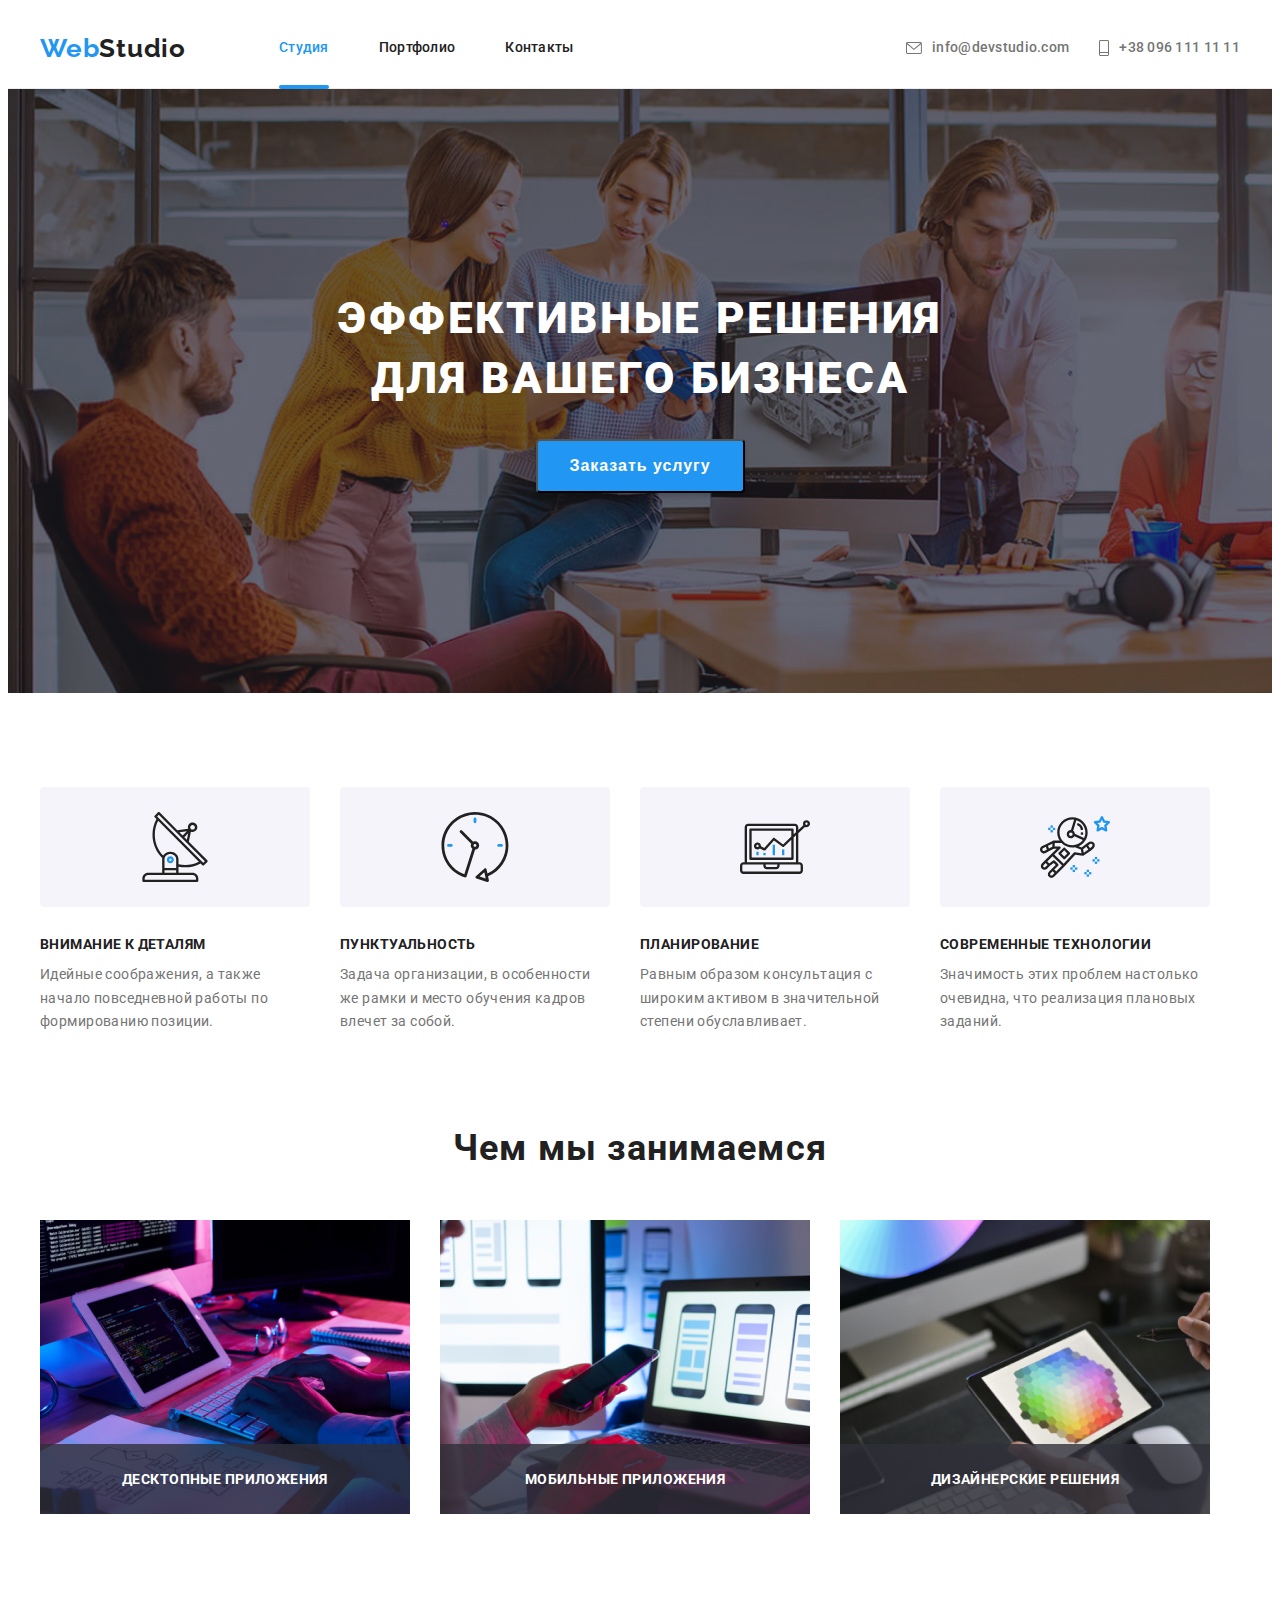
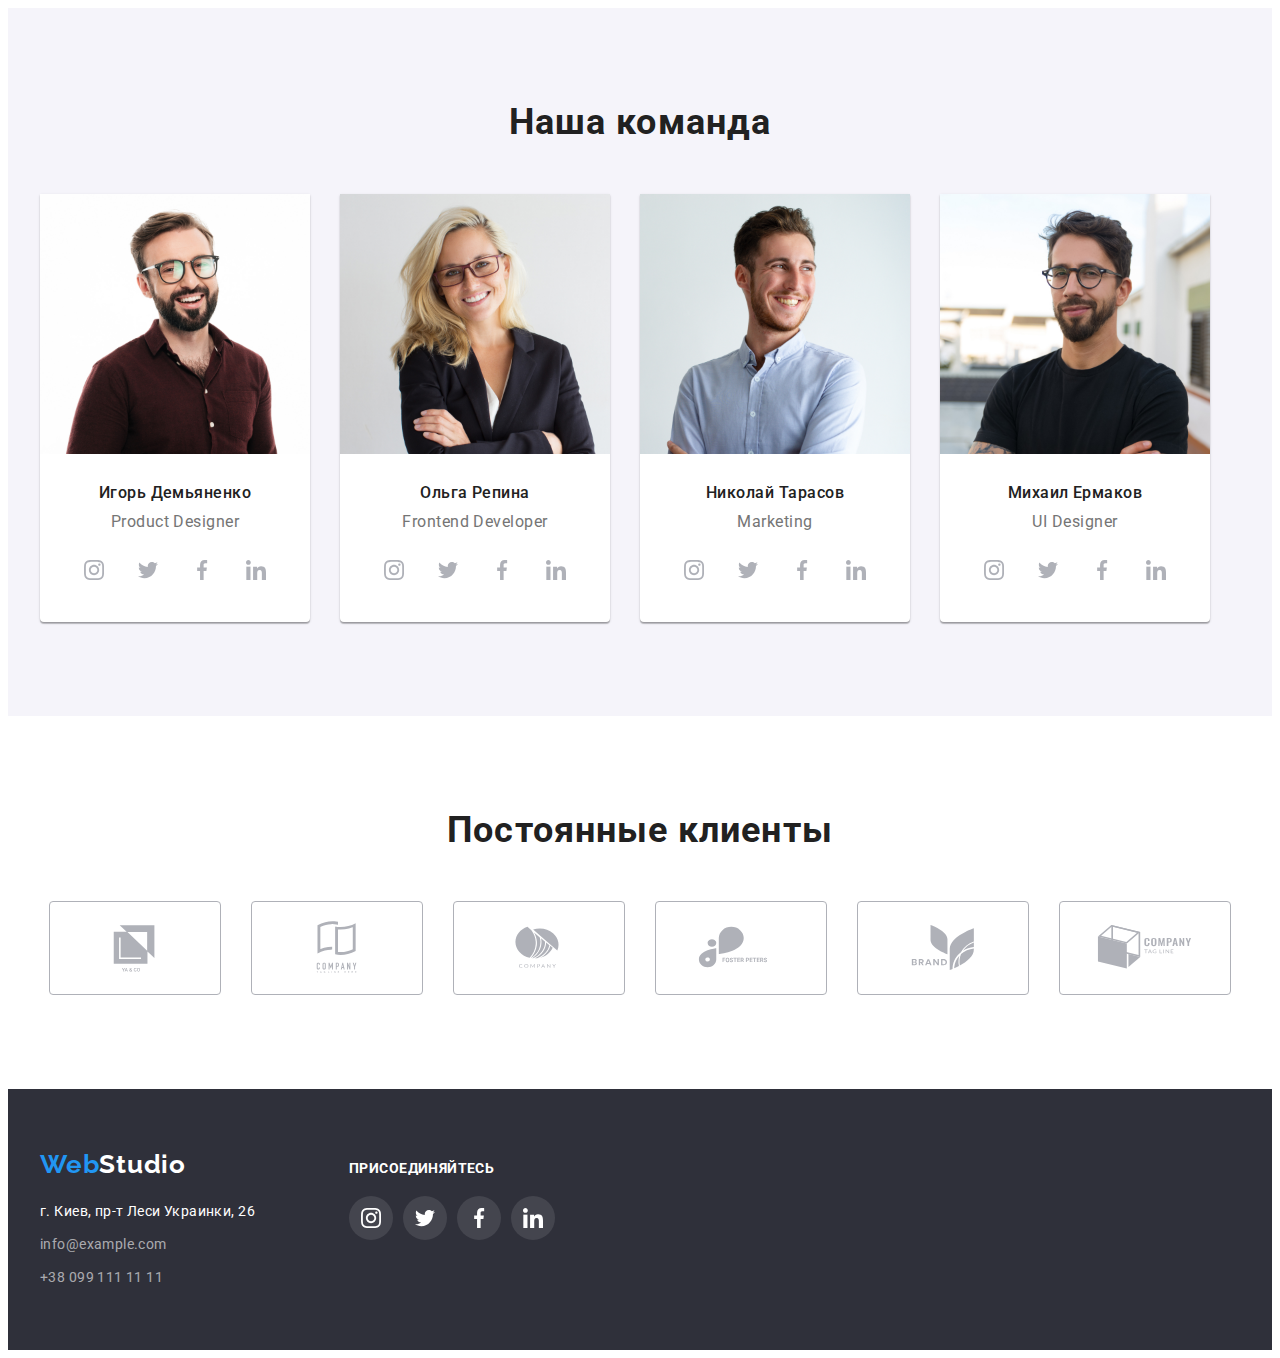
==== index.html @ dc6cde02 "Initial commit" ====
<!DOCTYPE html>
<html lang="ru">
  <head>
    <meta charset="UTF-8" />
    <meta http-equiv="X-UA-Compatible" content="IE=edge" />
    <meta name="viewport" content="width=device-width, initial-scale=1.0" />
    <title>Студия</title>
    <link rel="preconnect" href="https://fonts.googleapis.com" />
    <link rel="preconnect" href="https://fonts.gstatic.com" crossorigin />
    <link
      href="https://fonts.googleapis.com/css2?family=Raleway:wght@700&family=Roboto:wght@400;500;700;900&display=swap"
      rel="stylesheet"
    />
    <link
      rel="stylesheet"
      href="https://cdnjs.cloudflare.com/ajax/libs/modern-normalize/1.1.0/modern-normalize.min.css"
      integrity="sha512-wpPYUAdjBVSE4KJnH1VR1HeZfpl1ub8YT/NKx4PuQ5NmX2tKuGu6U/JRp5y+Y8XG2tV+wKQpNHVUX03MfMFn9Q=="
      crossorigin="anonymous"
      referrerpolicy="no-referrer"
    />
    <link rel="stylesheet" href="./css/styles.css" />
  </head>
  <body>
    <!----------------------------------------------------HEADER-->
    <header class="page-header">
      <div class="container header-container">
        <a class="logo-link-blue link" href="./index.html" lang="en"
          >Web<span class="logo-link-black">Studio</span></a
        >
        <nav class="navigation">
          <ul class="menu list">
            <li class="menu-item">
              <a class="menu-link current link" href="./index.html">Студия</a>
            </li>
            <li class="menu-item">
              <a class="menu-link link" href="./portfolio.html">Портфолио</a>
            </li>
            <li class="menu-item">
              <a class="menu-link link" href="">Контакты</a>
            </li>
          </ul>
        </nav>
        <ul class="header-mailphone list">
          <li class="header-mailphone-item">
            <a class="menu-link mailtel link" href="mailto:info@devstudio.com">
              <svg class="header-logo-mail-img">
                <use href="./images/sprite.svg#icon-envelope-hover"></use>
              </svg>
              info@devstudio.com
            </a>
          </li>
          <li class="">
            <a class="menu-link mailtel link" href="tel:380961111111">
              <svg class="header-logo-mobile-img">
                <use href="./images/sprite.svg#icon-Mobile"></use>
              </svg>
              +38 096 111 11 11
            </a>
          </li>
        </ul>
      </div>
    </header>
    <!----------------------------------------------------MAIN-->
    <main>
      <!--------------------------------------------------HERO-->
      <section class="hero">
        <div class="container hero-container">
          <h1 class="headline">Эффективные решения для вашего бизнеса</h1>
          <button class="modal-btn" type="button" data-modal-open>Заказать услугу</button>
        </div>
      </section>
      <!--------------------------------------------------ABOUT US-->
      <section class="aboutus">
        <div class="container">
          <ul class="aboutus-list list">
            <li class="aboutus-list-item">
              <div class="aboutus-container">
                <svg class="aboutus-container-img">
                  <use href="./images/sprite.svg#icon-antenna"></use>
                </svg>
              </div>
              <h3 class="aboutus-titles">Внимание к деталям</h3>
              <p class="aboutus-suptitles">
                Идейные соображения, а также начало повседневной работы по формированию позиции.
              </p>
            </li>
            <li class="aboutus-list-item">
              <div class="aboutus-container">
                <svg class="aboutus-container-img">
                  <use href="./images/sprite.svg#icon-clock"></use>
                </svg>
              </div>
              <h3 class="aboutus-titles">Пунктуальность</h3>
              <p class="aboutus-suptitles">
                Задача организации, в особенности же рамки и место обучения кадров влечет за собой.
              </p>
            </li>
            <li class="aboutus-list-item">
              <div class="aboutus-container">
                <svg class="aboutus-container-img">
                  <use href="./images/sprite.svg#icon-diagram"></use>
                </svg>
              </div>
              <h3 class="aboutus-titles">Планирование</h3>
              <p class="aboutus-suptitles">
                Равным образом консультация с широким активом в значительной степени обуславливает.
              </p>
            </li>
            <li class="aboutus-list-item">
              <div class="aboutus-container">
                <svg class="aboutus-container-img">
                  <use href="./images/sprite.svg#icon-astronaut"></use>
                </svg>
              </div>
              <h3 class="aboutus-titles">Современные технологии</h3>
              <p class="aboutus-suptitles">
                Значимость этих проблем настолько очевидна, что реализация плановых заданий.
              </p>
            </li>
          </ul>
        </div>
      </section>
      <!--------------------------------------------------WHAT WE DO-->
      <section class="whatwedo">
        <div class="container">
          <h2 class="h2titles">Чем мы занимаемся</h2>
          <ul class="whatwedo-list list">
            <li class="whatwedo-item">
              <img
                class="whatwedo-img"
                src="./images/about-us/img.jpg"
                alt="клавиатура"
                width="370"
                height="294"
              />
              <p class="whatwedo-img-discription">Десктопные приложения</p>
            </li>
            <li class="whatwedo-item">
              <img
                class="whatwedo-img"
                src="./images/about-us/img-1.jpg"
                alt="телефон"
                width="370"
                height="294"
              />
              <p class="whatwedo-img-discription">Мобильные приложения</p>
            </li>
            <li class="whatwedo-item">
              <img
                class="whatwedo-img"
                src="./images/about-us/img-2.jpg"
                alt="планшет"
                width="370"
                height="294"
              />
              <p class="whatwedo-img-discription">Дизайнерские решения</p>
            </li>
          </ul>
        </div>
      </section>
      <!--------------------------------------------------OUR TEAM-->
      <section class="ourteam">
        <div class="container">
          <h2 class="h2titles">Наша команда</h2>
          <ul class="ourteam-list list">
            <li class="ourteam-item">
              <img
                class="ourteam-img"
                src="./images/our-team/igor.jpg"
                alt="igor"
                width="270"
                height="260"
              />
              <div class="teamsmember">
                <h3 class="ourteam-names">Игорь Демьяненко</h3>
                <p class="ourteam-jobposition" lang="en">Product Designer</p>
                <ul class="social-list list">
                  <li class="social-list-item">
                    <a href="" class="social-list-link">
                      <svg class="social-list-icon" width="20px" height="20px">
                        <use href="./images/sprite.svg#icon-instagram"></use>
                      </svg>
                    </a>
                  </li>
                  <li class="social-list-item">
                    <a href="" class="social-list-link">
                      <svg class="social-list-icon" width="20px" height="20px">
                        <use href="./images/sprite.svg#icon-twitter"></use>
                      </svg>
                    </a>
                  </li>
                  <li class="social-list-item">
                    <a href="" class="social-list-link">
                      <svg class="social-list-icon" width="20px" height="20px">
                        <use href="./images/sprite.svg#icon-facebook"></use>
                      </svg>
                    </a>
                  </li>
                  <li class="social-list-item">
                    <a href="" class="social-list-link">
                      <svg class="social-list-icon" width="20px" height="20px">
                        <use href="./images/sprite.svg#icon-linkedin"></use>
                      </svg>
                    </a>
                  </li>
                </ul>
              </div>
            </li>
            <li class="ourteam-item">
              <img
                class="ourteam-img"
                src="./images/our-team/olga.jpg"
                alt="olga"
                width="270"
                height="260"
              />
              <div class="teamsmember">
                <h3 class="ourteam-names">Ольга Репина</h3>
                <p class="ourteam-jobposition" lang="en">Frontend Developer</p>
                <ul class="social-list list">
                  <li class="social-list-item">
                    <a href="" class="social-list-link">
                      <svg class="social-list-icon" width="20px" height="20px">
                        <use href="./images/sprite.svg#icon-instagram"></use>
                      </svg>
                    </a>
                  </li>
                  <li class="social-list-item">
                    <a href="" class="social-list-link">
                      <svg class="social-list-icon" width="20px" height="20px">
                        <use href="./images/sprite.svg#icon-twitter"></use>
                      </svg>
                    </a>
                  </li>
                  <li class="social-list-item">
                    <a href="" class="social-list-link">
                      <svg class="social-list-icon" width="20px" height="20px">
                        <use href="./images/sprite.svg#icon-facebook"></use>
                      </svg>
                    </a>
                  </li>
                  <li class="social-list-item">
                    <a href="" class="social-list-link">
                      <svg class="social-list-icon" width="20px" height="20px">
                        <use href="./images/sprite.svg#icon-linkedin"></use>
                      </svg>
                    </a>
                  </li>
                </ul>
              </div>
            </li>
            <li class="ourteam-item">
              <img
                class="ourteam-img"
                src="./images/our-team/nilokai.jpg"
                alt="nikolai"
                width="270"
                height="260"
              />
              <div class="teamsmember">
                <h3 class="ourteam-names">Николай Тарасов</h3>
                <p class="ourteam-jobposition" lang="en">Marketing</p>
                <ul class="social-list list">
                  <li class="social-list-item">
                    <a href="" class="social-list-link">
                      <svg class="social-list-icon" width="20px" height="20px">
                        <use href="./images/sprite.svg#icon-instagram"></use>
                      </svg>
                    </a>
                  </li>
                  <li class="social-list-item">
                    <a href="" class="social-list-link">
                      <svg class="social-list-icon" width="20px" height="20px">
                        <use href="./images/sprite.svg#icon-twitter"></use>
                      </svg>
                    </a>
                  </li>
                  <li class="social-list-item">
                    <a href="" class="social-list-link">
                      <svg class="social-list-icon" width="20px" height="20px">
                        <use href="./images/sprite.svg#icon-facebook"></use>
                      </svg>
                    </a>
                  </li>
                  <li class="social-list-item">
                    <a href="" class="social-list-link">
                      <svg class="social-list-icon" width="20px" height="20px">
                        <use href="./images/sprite.svg#icon-linkedin"></use>
                      </svg>
                    </a>
                  </li>
                </ul>
              </div>
            </li>
            <li class="ourteam-item">
              <img
                class="ourteam-img"
                src="./images/our-team/mikhail.jpg"
                alt="mikhail"
                width="270"
                height="260"
              />
              <div class="teamsmember">
                <h3 class="ourteam-names">Михаил Ермаков</h3>
                <p class="ourteam-jobposition" lang="en">UI Designer</p>
                <ul class="social-list list">
                  <li class="social-list-item">
                    <a href="" class="social-list-link">
                      <svg class="social-list-icon" width="20px" height="20px">
                        <use href="./images/sprite.svg#icon-instagram"></use>
                      </svg>
                    </a>
                  </li>
                  <li class="social-list-item">
                    <a href="" class="social-list-link">
                      <svg class="social-list-icon" width="20px" height="20px">
                        <use href="./images/sprite.svg#icon-twitter"></use>
                      </svg>
                    </a>
                  </li>
                  <li class="social-list-item">
                    <a href="" class="social-list-link">
                      <svg class="social-list-icon" width="20px" height="20px">
                        <use href="./images/sprite.svg#icon-facebook"></use>
                      </svg>
                    </a>
                  </li>
                  <li class="social-list-item">
                    <a href="" class="social-list-link">
                      <svg class="social-list-icon" width="20px" height="20px">
                        <use href="./images/sprite.svg#icon-linkedin"></use>
                      </svg>
                    </a>
                  </li>
                </ul>
              </div>
            </li>
          </ul>
        </div>
      </section>
      <!--------------------------------------------------OUR CLIENTS-->
      <section class="ourclients">
        <div class="container">
          <h2 class="h2titles">Постоянные клиенты</h2>
          <ul class="ourclients-list list">
            <li class="ourclients-list-item">
              <a class="ourclients-list-item-box" href="">
                <svg class="ourclients-list-item-box-icon" width="106px" height="60px">
                  <use href="./images/sprite.svg#icon-Client-1"></use>
                </svg>
              </a>
            </li>
            <li class="ourclients-list-item">
              <a class="ourclients-list-item-box" href="">
                <svg class="ourclients-list-item-box-icon" width="106px" height="60px">
                  <use href="./images/sprite.svg#icon-Client-2"></use>
                </svg>
              </a>
            </li>
            <li class="ourclients-list-item">
              <a class="ourclients-list-item-box" href="">
                <svg class="ourclients-list-item-box-icon" width="106px" height="60px">
                  <use href="./images/sprite.svg#icon-Client-3"></use>
                </svg>
              </a>
            </li>
            <li class="ourclients-list-item">
              <a class="ourclients-list-item-box" href="">
                <svg class="ourclients-list-item-box-icon" width="106px" height="60px">
                  <use href="./images/sprite.svg#icon-Client-4"></use>
                </svg>
              </a>
            </li>
            <li class="ourclients-list-item">
              <a class="ourclients-list-item-box" href="">
                <svg class="ourclients-list-item-box-icon" width="106px" height="60px">
                  <use href="./images/sprite.svg#icon-Client-5"></use>
                </svg>
              </a>
            </li>
            <li class="ourclients-list-item">
              <a class="ourclients-list-item-box" href="">
                <svg class="ourclients-list-item-box-icon" width="106px" height="60px">
                  <use href="./images/sprite.svg#icon-Client-6"></use>
                </svg>
              </a>
            </li>
          </ul>
        </div>
      </section>
    </main>
    <!----------------------------------------------------FOOTER-->
    <footer class="footer">
      <div class="container footer-container">
        <div>
          <a class="logo-link-blue link" href="" lang="en"
            >Web<span class="logo-link-white">Studio</span></a
          >
          <address class="address">
            <p class="adress-list-link geo">г. Киев, пр-т Леси Украинки, 26</p>
            <ul class="adress-list list">
              <li class="adress-list-item">
                <a class="adress-list-link link" href="mailto:info@example.com">info@example.com</a>
              </li>
              <li class="adress-list-item">
                <a class="adress-list-link link" href="tel:+380991111111">+38 099 111 11 11</a>
              </li>
            </ul>
          </address>
        </div>
        <div class="join-container">
          <p class="join-container-title">присоединяйтесь</p>
          <ul class="social-list list">
            <li class="social-list-item">
              <a href="" class="social-list-link social-list-footer-link">
                <svg class="social-list-icon-footer" width="20px" height="20px">
                  <use href="./images/sprite.svg#icon-instagram"></use>
                </svg>
              </a>
            </li>
            <li class="social-list-item">
              <a href="" class="social-list-link social-list-footer-link">
                <svg class="social-list-icon-footer" width="20px" height="20px">
                  <use href="./images/sprite.svg#icon-twitter"></use>
                </svg>
              </a>
            </li>
            <li class="social-list-item">
              <a href="" class="social-list-link social-list-footer-link">
                <svg class="social-list-icon-footer" width="20px" height="20px">
                  <use href="./images/sprite.svg#icon-facebook"></use>
                </svg>
              </a>
            </li>
            <li class="social-list-item">
              <a href="" class="social-list-link social-list-footer-link">
                <svg class="social-list-icon-footer" width="20px" height="20px">
                  <use href="./images/sprite.svg#icon-linkedin"></use>
                </svg>
              </a>
            </li>
          </ul>
        </div>
      </div>
    </footer>
    <div class="backdrop is-hidden" data-modal>
      <div class="modal">
        <button type="button" data-modal-close class="modal-close-btn">
          <svg class="modal-close-btn-icon" width="18px" height="18px">
            <use href="./images/sprite.svg#icon-close"></use>
          </svg>
        </button>
      </div>
    </div>
    <script src="./js/modal.js"></script>
  </body>
</html>
---- css/styles.css ----
:root {
  --primary-font-family: "Roboto", sans-serif;
  --secondary-font-family: "Raleway", sans-serif;
  --accent-color: #188ce8;
  --secondary-color: #2196f3;
}
h1,
h2,
h3,
h4,
h5,
h6,
p {
  margin-top: 0;
  margin-bottom: 0;
}
ul {
  margin-top: 0;
  margin-bottom: 0;
  padding-left: 0;
}
img {
  display: block;
}
.link {
  text-decoration: none;
}
.list {
  list-style: none;
}
body {
  font-family: var(--primary-font-family);
  color: #212121;
}
.container {
  width: 1200px;
  padding-left: 15px;
  padding-right: 15px;
  margin-left: auto;
  margin-right: auto;
}
/* =========================HEADER========================= */
.page-header {
  background: #ffffff;
  border-bottom: 1px solid #ececec;
}
.header-container {
  display: flex;
  align-items: center;
  justify-content: space-between;
}
.navigation {
  display: flex;
  align-items: center;
}
.menu {
  display: flex;
  padding-top: 32px;
  padding-bottom: 32px;
}
.menu-item {
  display: block;
  position: relative;
}
.menu-item:not(:last-child) {
  margin-right: 50px;
}
.header-mailphone {
  display: flex;
  margin-left: auto;
}
.header-mailphone-item {
  margin-right: 30px;
  display: flex;
  align-items: center;
}
.logo-link-blue {
  font-family: var(--secondary-font-family);
  font-weight: 700;
  font-size: 26px;
  line-height: 1.19;
  letter-spacing: 0.03em;
  color: var(--secondary-color);
  margin-right: 93px;
}
.logo-link-white {
  color: #ffffff;
}
.logo-link-black {
  color: #212121;
}
.menu-link {
  display: flex;
  font-weight: 500;
  font-size: 14px;
  line-height: 1.14;
  letter-spacing: 0.02em;
  color: inherit;
  margin-left: auto;
  transition: color 250ms cubic-bezier(0.4, 0, 0.2, 1);
}
.menu-link:hover,
.menu-link:focus {
  color: var(--secondary-color);
}
.current {
  color: var(--secondary-color);
}
.current::after {
  position: absolute;
  left: 0;
  top: 45px;
  content:'';
  width: 100%;  
  height: 4px;
  background: #2196F3;
  border-radius: 2px;
}
.mailtel {
  color: #757575;
}
.header-logo-mail-img {
  width: 16px;
  height: 12px;
  margin-right: 10px;
  fill: #757575;
  margin-top: 2px;
  transition: fill 250ms cubic-bezier(0.4, 0, 0.2, 1);
}
.header-logo-mobile-img {
  width: 10px;
  height: 16px;
  margin-right: 10px;
  fill: #757575;
  transition: fill 250ms cubic-bezier(0.4, 0, 0.2, 1);
}
.menu-link:hover .header-logo-mail-img,
.menu-link:focus .header-logo-mail-img {
  fill: var(--secondary-color);
}
.menu-link:hover .header-logo-mobile-img,
.menu-link:focus .header-logo-mobile-img {
  fill: var(--secondary-color);
}
/* =========================MAIN (HERO)========================= */
.hero {
  max-width: 1600px;
  margin-left: auto;
  margin-right: auto;
  padding-top: 200px;
  padding-bottom: 200px;
  text-align: center;
  background-image: linear-gradient(
      rgba(47, 48, 58, 0.4),
      rgba(47, 48, 58, 0.4)
    ),
    url(../images/hero\ background.jpg);
  background-size: cover;
}
.headline {
  width: 696px;
  font-weight: 900;
  font-size: 44px;
  line-height: 1.36;
  text-transform: uppercase;
  color: #ffffff;
  letter-spacing: 0.06em;
  margin-bottom: 30px;
  margin-left: auto;
  margin-right: auto;
}
.modal-btn {
  font-weight: 700;
  font-size: 16px;
  line-height: 1.875;
  letter-spacing: 0.06em;
  color: #ffffff;
  background: var(--secondary-color);
  cursor: pointer;
  box-shadow: 0px 4px 4px rgba(0, 0, 0, 0.15);
  border-radius: 4px;
  padding: 10px 32px;
  transition: background 250ms cubic-bezier(0.4, 0, 0.2, 1);
}
.modal-btn:hover,
.modal-btn:focus {
  background: var(--accent-color);
}
/* =========================MAIN (ABOUT US)========================= */
.aboutus {
  padding-top: 94px;
  padding-bottom: 94px;
}
.aboutus-list {
  display: flex;
  align-items: center;
}
.aboutus-list-item:not(:last-child) {
  margin-right: 30px;
}
.aboutus-list-item {
  width: 270px;
}
.aboutus-titles {
  font-weight: 700;
  font-size: 14px;
  line-height: 1.14;
  letter-spacing: 0.03em;
  text-transform: uppercase;
  margin-bottom: 10px;
}
.aboutus-suptitles {
  font-weight: 400;
  font-size: 14px;
  line-height: 1.71;
  letter-spacing: 0.03em;
  color: #757575;
}
.aboutus-container {
  width: 270px;
  height: 120px;
  background: #f5f4fa;
  border-radius: 4px;
  display: flex;
  justify-content: center;
  align-items: center;
  margin-bottom: 30px;
}
.aboutus-container-img {
  width: 70px;
  height: 70px;
}
/* =========================MAIN (WHAT WE DO)========================= */
.whatwedo {
  padding-bottom: 94px;
  text-align: center;
}
.whatwedo-list {
  display: flex;
  align-items: center;
}
.whatwedo-item {
  position: relative;
}
.whatwedo-item:not(:last-child) {
  margin-right: 30px;
}
.h2titles {
  font-weight: 700;
  font-size: 36px;
  line-height: 1.16;
  letter-spacing: 0.03em;
  margin-bottom: 50px;
}
.whatwedo-img-discription {
  font-weight: 700;
  font-size: 14px;
  line-height: 16px;
  letter-spacing: 0.03em;
  text-transform: uppercase;
  color: #FFFFFF;
  display: flex;
  align-items: center;
  justify-content: center;
  width: 370px;
  height: 70px;
  background: rgba(47, 48, 58, 0.8);
  position: absolute;
  left: 0;
  bottom: 0;
}
/* =========================MAIN (OUR TEAM)========================= */
.ourteam {
  background: #f5f4fa;
  text-align: center;
  padding-top: 94px;
  padding-bottom: 94px;
}
.ourteam-list {
  display: flex;
}
.ourteam-item {
  background: #ffffff;
  box-shadow: 0px 1px 3px rgba(0, 0, 0, 0.12), 0px 1px 1px rgba(0, 0, 0, 0.14),
    0px 2px 1px rgba(0, 0, 0, 0.2);
  border-radius: 0px 0px 4px 4px;
}
.ourteam-item:not(:last-child) {
  margin-right: 30px;
}
.teamsmember {
  padding: 30px 20px;
}
.ourteam-names {
  font-weight: 500;
  font-size: 16px;
  line-height: 1.18;
  letter-spacing: 0.03em;
  margin-bottom: 10px;
}
.ourteam-jobposition {
  font-weight: 400;
  font-size: 16px;
  line-height: 1.18;
  letter-spacing: 0.03em;
  color: #757575;
  margin-bottom: 16px;
}
.social-list {
  display: flex;
  align-items: center;
  justify-content: center;
}
.social-list-link {
  display: flex;
  justify-content: center;
  align-items: center;
  width: 44px;
  height: 44px;
  border-radius: 50%;
  transition: background-color 250ms cubic-bezier(0.4, 0, 0.2, 1); 
}
.social-list-item:not(:last-child) {
  margin-right: 10px;
}
.social-list-link:hover,
.social-list-link:focus {
  background-color: var(--secondary-color);
}
.social-list-icon {
  fill: #afb1b8;
  transition: fill 250ms cubic-bezier(0.4, 0, 0.2, 1);
}
.social-list-link:hover .social-list-icon,
.social-list-link:focus .social-list-icon {
  fill: #f5f4fa;
}
/* =========================OUR CLIENTS========================= */
.ourclients {
  padding-top: 94px;
  padding-bottom: 94px;
  text-align: center;
}
.ourclients-list {
  display: flex;
  justify-content: center;
}
.ourclients-list-item:not(:last-child) {
  margin-right: 30px;
}
.ourclients-list-item-box {
  width: 170px;
  height: 92px;
  border: 1px solid #afb1b8;
  border-radius: 4px;
  display: flex;
  justify-content: center;
  align-items: center;
  transition: border-color 250ms cubic-bezier(0.4, 0, 0.2, 1);
}
.ourclients-list-item-box:hover,
.ourclients-list-item-box:focus {
  border-color: var(--secondary-color);
}
.ourclients-list-item-box-icon {
  fill: #afb1b8;
  transition: fill 250ms cubic-bezier(0.4, 0, 0.2, 1);
}
.ourclients-list-item-box:hover .ourclients-list-item-box-icon,
.ourclients-list-item-box:focus .ourclients-list-item-box-icon {
  fill: var(--secondary-color);
}
/* =========================FOOTER========================= */
.footer {
  background: #2f303a;
  padding-top: 60px;
  padding-bottom: 60px;
}
.address {
  margin-top: 20px;
}
.adress-list-link {
  font-style: normal;
  font-weight: 400;
  font-size: 14px;
  line-height: 1.71;
  letter-spacing: 0.03em;
  color: rgba(255, 255, 255, 0.6);
}
.geo {
  color: #ffffff;
  margin-bottom: 9px;
}
.adress-list-item:not(:last-child) {
  margin-bottom: 9px;
}
.join-container-title {
  font-weight: 700;
  font-size: 14px;
  line-height: 16px;
  letter-spacing: 0.03em;
  text-transform: uppercase;
  color: #ffffff;
  margin-bottom: 20px;
}
.footer-container {
  display: flex;
  align-items: baseline;
}
.join-container {
  margin-left: 70px;
}
.social-list-footer-link {
  fill: #ffffff;
  background: rgba(255, 255, 255, 0.1);
}
/* =========================BACKDROP========================= */
.backdrop {
  position: fixed;
  top: 0;
  left: 0;
  width: 100%;
  height: 100%;
  background: rgba(0, 0, 0, 0.2);
  transition: opacity 250ms cubic-bezier(0.4, 0, 0.2, 1), visibility 250ms cubic-bezier(0.4, 0, 0.2, 1)  ;
}
.modal {
  position: absolute;
  top: 50%;
  left: 50%;
  transform: translate(-50%, -50%);
  width: 528px;
  height: 581px;
  background: #FFFFFF;
  box-shadow: 0px 1px 3px rgba(0, 0, 0, 0.12), 0px 1px 1px rgba(0, 0, 0, 0.14), 0px 2px 1px rgba(0, 0, 0, 0.2);
  border-radius: 4px;
}
.modal-close-btn {
  position: absolute;
  top: 8px;
  right: 8px;
  display: flex;
  align-items: center;
  justify-content: center;
  width: 30px;
  height: 30px;
  border-radius: 50%;
  background: #FFFFFF;
  border: 1px solid rgba(0, 0, 0, 0.1);
  cursor: pointer;
  padding: 0;
}
.backdrop.is-hidden {
  opacity: 0;
  visibility: hidden;
  pointer-events: none;
}
/* =========================PORTFOLIO========================= */
.main-section {
  padding-top: 94px;
  padding-bottom: 94px;
}
.section-list {
  display: flex;
  justify-content: center;
  margin-bottom: 50px;
}
.section-list-item:not(:last-child) {
  margin-right: 8px;
}
.modal-btns {
  font-weight: 500;
  font-size: 16px;
  line-height: 1.625;
  letter-spacing: 0.03em;
  cursor: pointer;
  background: #f5f4fa;
  border: none;
  border-radius: 4px;
  padding: 6px 22px;
  transition: background 250ms cubic-bezier(0.4, 0, 0.2, 1), color 250ms cubic-bezier(0.4, 0, 0.2, 1), box-shadow 250ms cubic-bezier(0.4, 0, 0.2, 1) ;
}
.modal-btns:hover,
.modal-btns:focus {
  background: var(--secondary-color);
  color: #ffffff;
  box-shadow: 0px 3px 1px rgba(0, 0, 0, 0.1), 0px 1px 2px rgba(0, 0, 0, 0.08),
    0px 2px 2px rgba(0, 0, 0, 0.12);
}
.projects {
  display: flex;
  flex-wrap: wrap;
  margin-top: -30px;
}
.projects-item {
  background: #ffffff;
  margin-top: 30px;
}
.projects-item:not(:nth-child(3n)) {
  margin-right: 30px;
}
.projectsUF {
  padding: 20px 24px;
  border: 1px solid #eeeeee;
  border-top: none;
}
.projects-name {
  font-weight: 700;
  font-size: 18px;
  line-height: 2;
  letter-spacing: 0.06em;
  margin-bottom: 4px;
}
.projects-discription {
  font-weight: 400;
  font-size: 16px;
  line-height: 1.875;
  letter-spacing: 0.03em;
  color: #757575;
}
.projects-item-link {
  display: block;
  font-style: normal;
  color: inherit;
  transition: box-shadow 250ms cubic-bezier(0.4, 0, 0.2, 1);
}
.projects-item-link:hover,
.projects-item-link:focus {
    box-shadow: 0px 1px 1px rgba(0, 0, 0, 0.12), 0px 4px 4px rgba(0, 0, 0, 0.06),
        1px 4px 6px rgba(0, 0, 0, 0.16);
}
.projects-item-box {
  position: relative;
  overflow: hidden;
}
.projects-item-overlay {
  position: absolute;
  display: flex;
  align-items: center;
  justify-content: center;
  top: 0;
  left: 0;
  width: 100%;
  height: 100%;
  background: rgba(33, 150, 243, 0.9);
  padding: 63px 24px;
  transform: translateY(100%);
  transition: transform 250ms cubic-bezier(0.4, 0, 0.2, 1);
}
.projects-item-p {
  font-weight: 400;
  font-size: 18px;
  line-height: 1.56;
  letter-spacing: 0.03em;
  color: #FFFFFF;
}
.projects-item-link:hover .projects-item-overlay,
.projects-item-link:focus .projects-item-overlay {
  transform: translateY(0%);
}
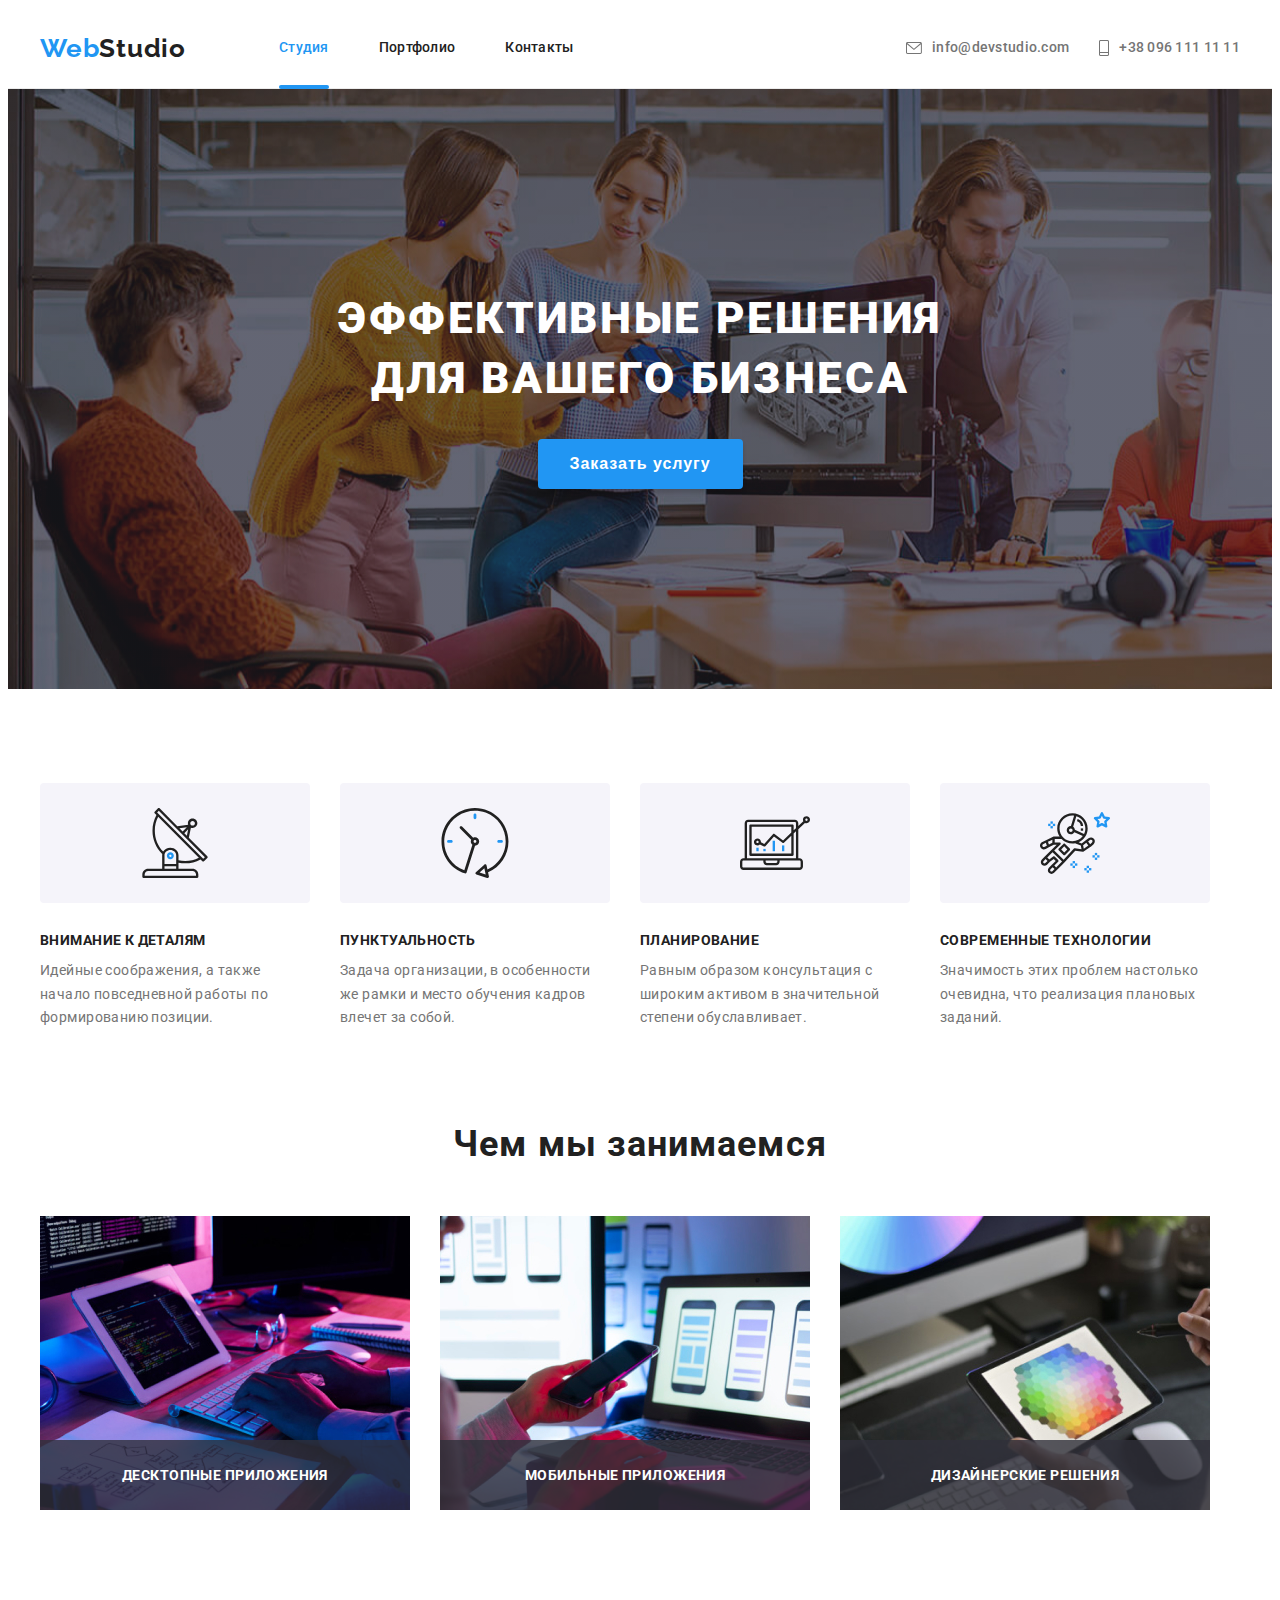
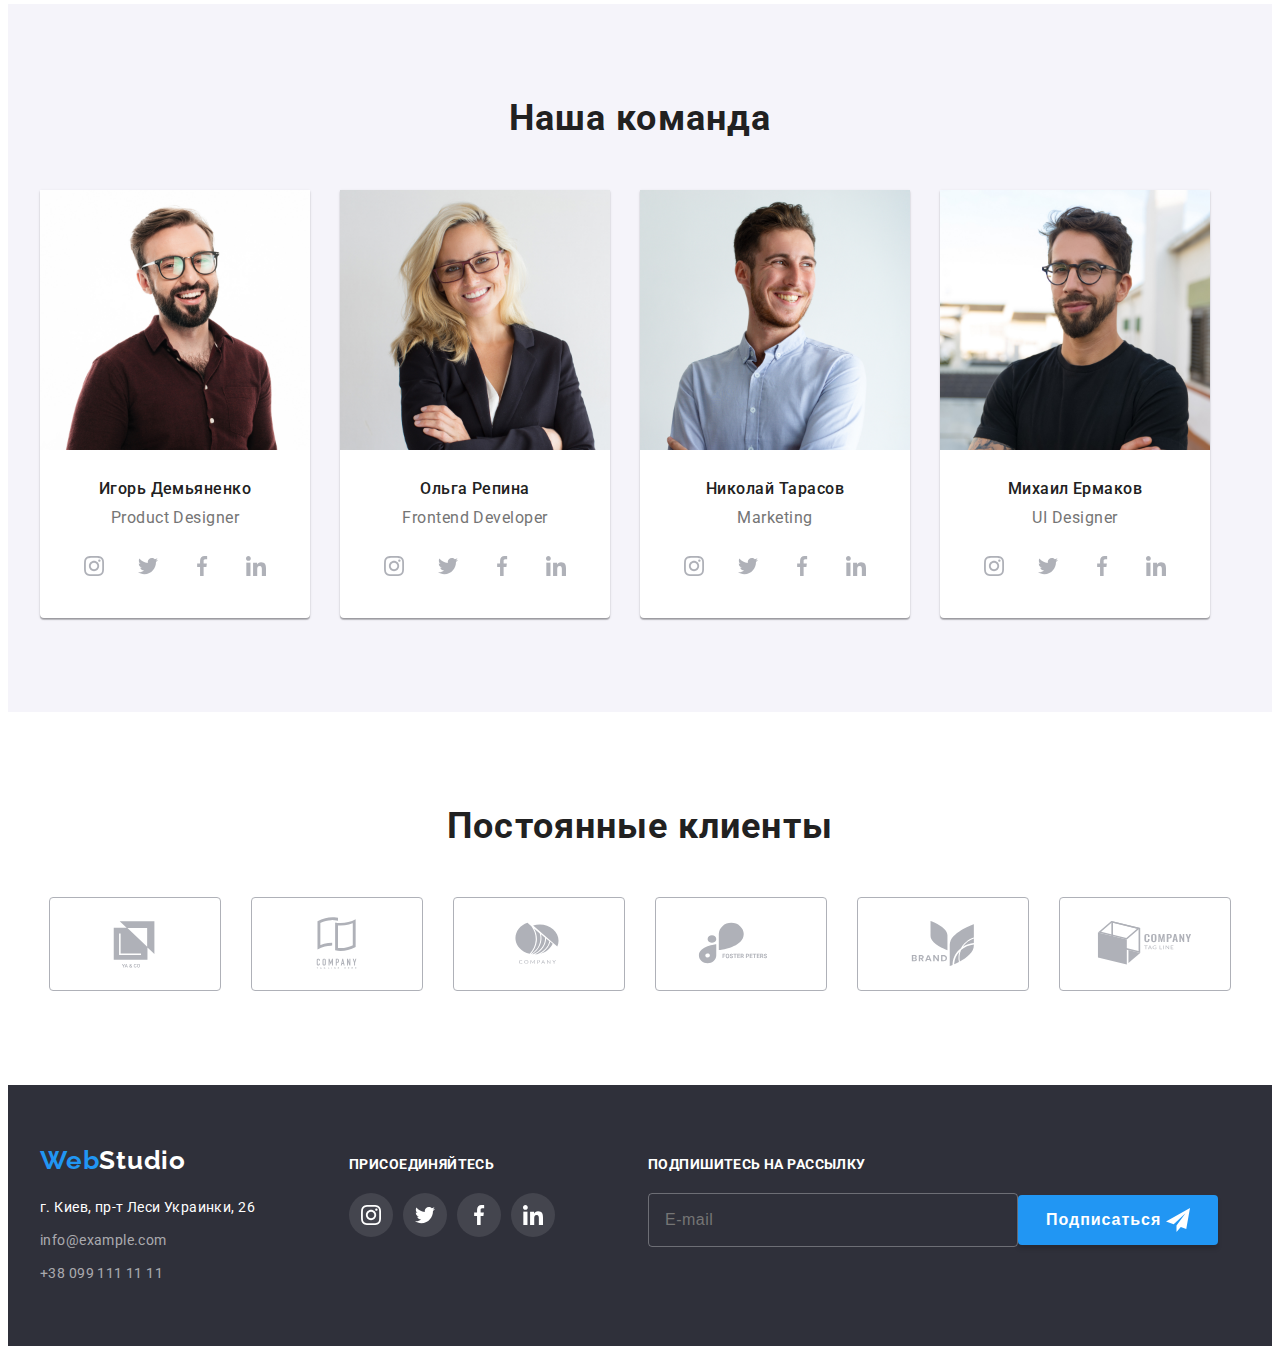
==== commit 5f2d770a: "Initial commit" ====
--- a/index.html
+++ b/index.html
@@ -441,8 +441,23 @@
             </li>
           </ul>
         </div>
+        <div class="sub-container">
+          <p class="sub-title">Подпишитесь на рассылку</p>
+          <form class="sub-list">
+            <input class="sub-input" type="email" placeholder="E-mail" />
+            <button class="sub-btn" type="submit">
+              <div class="sub-btn-wrapper">
+                <span class="sub-btn-text">Подписаться</span>
+                <svg class="sub-icon" width="24px" height="24px">
+                  <use href="./images/sprite.svg#sub-icon"></use>
+                </svg>
+              </div>
+            </button>
+          </form>
+        </div>
       </div>
     </footer>
+    <!----------------------------------------------------MODAL-->
     <div class="backdrop is-hidden" data-modal>
       <div class="modal">
         <button type="button" data-modal-close class="modal-close-btn">
@@ -450,8 +465,62 @@
             <use href="./images/sprite.svg#icon-close"></use>
           </svg>
         </button>
+        <!----------------------------------------------------FORM-->
+        <p class="form-value">Оставьте свои данные, мы вам перезвоним</p>
+        <form class="form">
+          <label class="form-dis">
+            <span class="form-dis-prompt">Имя</span>
+            <div class="form-input-wrapper">
+              <input class="form-input" type="text" name="user_name" required minlength="2" />
+              <svg class="form-icon" width="18px" height="18px">
+                <use href="./images/sprite.svg#form-person"></use>
+              </svg>
+            </div>
+          </label>
+          <label class="form-dis">
+            <span class="form-dis-prompt">Телефон</span>
+            <div class="form-input-wrapper">
+              <input
+                class="form-input"
+                type="tel"
+                name="user_phone_number"
+                required
+                pattern="[0-9]{3}-[0-9]{3}-[0-9]{2}-[0-9]{2}"
+                title="xxx-xxx-xx-xx"
+              />
+              <svg class="form-icon" width="18px" height="18px">
+                <use href="./images/sprite.svg#form-phone"></use>
+              </svg>
+            </div>
+          </label>
+          <label class="form-dis">
+            <span class="form-dis-prompt">Почта</span>
+            <div class="form-input-wrapper">
+              <input class="form-input" type="email" name="user_email" required />
+              <svg class="form-icon" width="18px" height="18px">
+                <use href="./images/sprite.svg#form-email"></use>
+              </svg>
+            </div>
+          </label>
+          <label class="form-dis">
+            <span class="form-dis-prompt">Комментарий</span>
+            <textarea class="form-text" name="user_comment" placeholder="Введите текст"></textarea>
+          </label>
+          <input
+            class="form-checkbox visually-hidden"
+            type="checkbox"
+            required
+            id="checkbox-policy"
+          />
+          <label class="form-policy" for="checkbox-policy">
+            Соглашаюсь с рассылкой и принимаю&nbsp;
+            <a class="form-checkbox-link" href="">Условия договора</a>
+          </label>
+          <button class="form-btn" type="submit">Отправить</button>
+        </form>
       </div>
     </div>
+    <!----------------------------------------------------SCRIPT-->
     <script src="./js/modal.js"></script>
   </body>
 </html>
--- a/css/styles.css
+++ b/css/styles.css
@@ -1,6 +1,6 @@
 :root {
-  --primary-font-family: "Roboto", sans-serif;
-  --secondary-font-family: "Raleway", sans-serif;
+  --primary-font-family: 'Roboto', sans-serif;
+  --secondary-font-family: 'Raleway', sans-serif;
   --accent-color: #188ce8;
   --secondary-color: #2196f3;
 }
@@ -39,6 +39,18 @@
   margin-left: auto;
   margin-right: auto;
 }
+.visually-hidden {
+  position: absolute;
+  width: 1px;
+  height: 1px;
+  margin: -1px;
+  border: 0;
+  padding: 0;
+  white-space: nowrap;
+  clip-path: inset(100%);
+  clip: rect(0 0 0 0);
+  overflow: hidden;
+}
 /* =========================HEADER========================= */
 .page-header {
   background: #ffffff;
@@ -110,10 +122,10 @@
   position: absolute;
   left: 0;
   top: 45px;
-  content:'';
-  width: 100%;  
+  content: '';
+  width: 100%;
   height: 4px;
-  background: #2196F3;
+  background: var(--secondary-color);
   border-radius: 2px;
 }
 .mailtel {
@@ -150,10 +162,7 @@
   padding-top: 200px;
   padding-bottom: 200px;
   text-align: center;
-  background-image: linear-gradient(
-      rgba(47, 48, 58, 0.4),
-      rgba(47, 48, 58, 0.4)
-    ),
+  background-image: linear-gradient(rgba(47, 48, 58, 0.4), rgba(47, 48, 58, 0.4)),
     url(../images/hero\ background.jpg);
   background-size: cover;
 }
@@ -179,6 +188,7 @@
   cursor: pointer;
   box-shadow: 0px 4px 4px rgba(0, 0, 0, 0.15);
   border-radius: 4px;
+  border: none;
   padding: 10px 32px;
   transition: background 250ms cubic-bezier(0.4, 0, 0.2, 1);
 }
@@ -258,7 +268,7 @@
   line-height: 16px;
   letter-spacing: 0.03em;
   text-transform: uppercase;
-  color: #FFFFFF;
+  color: #ffffff;
   display: flex;
   align-items: center;
   justify-content: center;
@@ -318,7 +328,7 @@
   width: 44px;
   height: 44px;
   border-radius: 50%;
-  transition: background-color 250ms cubic-bezier(0.4, 0, 0.2, 1); 
+  transition: background-color 250ms cubic-bezier(0.4, 0, 0.2, 1);
 }
 .social-list-item:not(:last-child) {
   margin-right: 10px;
@@ -397,7 +407,7 @@
 .join-container-title {
   font-weight: 700;
   font-size: 14px;
-  line-height: 16px;
+  line-height: 1.14;
   letter-spacing: 0.03em;
   text-transform: uppercase;
   color: #ffffff;
@@ -409,10 +419,67 @@
 }
 .join-container {
   margin-left: 70px;
+  margin-right: 93px;
 }
 .social-list-footer-link {
   fill: #ffffff;
   background: rgba(255, 255, 255, 0.1);
+}
+.sub-container {
+  width: 570px;
+}
+.sub-title {
+  font-weight: 700;
+  font-size: 14px;
+  line-height: 1.14;
+  letter-spacing: 0.03em;
+  text-transform: uppercase;
+  color: #ffffff;
+  margin-bottom: 20px;
+}
+.sub-list {
+  display:flex;
+  justify-content: space-between;
+}
+.sub-input {
+  width: 350px;
+  height: 50px;
+  border: 1px solid rgba(255, 255, 255, 0.3);
+  border-radius: 4px;
+  padding-left: 16px;
+  background-color: transparent;
+  color: #ffffff;
+}
+.sub-input::placeholder {
+  font-size: 16px;
+  line-height: 1.25;
+  letter-spacing: 0.03em;
+}
+.sub-btn {
+  width: 200px;
+  height: 50px;
+  align-self: center;
+  font-weight: 700;
+  font-size: 16px;
+  line-height: 1.875;
+  letter-spacing: 0.06em;
+  color: #ffffff;
+  background: var(--secondary-color);
+  cursor: pointer;
+  box-shadow: 0px 4px 4px rgba(0, 0, 0, 0.15);
+  border-radius: 4px;
+  border: none;
+  padding: 10px 28px;
+  transition: background 250ms cubic-bezier(0.4, 0, 0.2, 1);
+}
+.sub-btn:hover,
+.sub-btn:focus {
+  background: var(--accent-color);
+}
+.sub-btn-wrapper {
+  display:flex;
+  align-items: center;
+  justify-content: space-between;
 }
 /* =========================BACKDROP========================= */
 .backdrop {
@@ -422,7 +489,8 @@
   width: 100%;
   height: 100%;
   background: rgba(0, 0, 0, 0.2);
-  transition: opacity 250ms cubic-bezier(0.4, 0, 0.2, 1), visibility 250ms cubic-bezier(0.4, 0, 0.2, 1)  ;
+  transition: opacity 250ms cubic-bezier(0.4, 0, 0.2, 1),
+    visibility 250ms cubic-bezier(0.4, 0, 0.2, 1);
 }
 .modal {
   position: absolute;
@@ -431,9 +499,11 @@
   transform: translate(-50%, -50%);
   width: 528px;
   height: 581px;
-  background: #FFFFFF;
-  box-shadow: 0px 1px 3px rgba(0, 0, 0, 0.12), 0px 1px 1px rgba(0, 0, 0, 0.14), 0px 2px 1px rgba(0, 0, 0, 0.2);
-  border-radius: 4px;
+  background: #ffffff;
+  box-shadow: 0px 1px 3px rgba(0, 0, 0, 0.12), 0px 1px 1px rgba(0, 0, 0, 0.14),
+    0px 2px 1px rgba(0, 0, 0, 0.2);
+  border-radius: 4px;
+  padding: 40px 40px 28px 40px;
 }
 .modal-close-btn {
   position: absolute;
@@ -445,10 +515,17 @@
   width: 30px;
   height: 30px;
   border-radius: 50%;
-  background: #FFFFFF;
+  background: #ffffff;
   border: 1px solid rgba(0, 0, 0, 0.1);
   cursor: pointer;
   padding: 0;
+}
+.modal-close-btn:focus,
+.modal-close-btn:hover {
+  fill: var(--secondary-color);
+}
+.modal-close-btn-icon {
+  transition: fill 250ms cubic-bezier(0.4, 0, 0.2, 1);
 }
 .backdrop.is-hidden {
   opacity: 0;
@@ -478,7 +555,8 @@
   border: none;
   border-radius: 4px;
   padding: 6px 22px;
-  transition: background 250ms cubic-bezier(0.4, 0, 0.2, 1), color 250ms cubic-bezier(0.4, 0, 0.2, 1), box-shadow 250ms cubic-bezier(0.4, 0, 0.2, 1) ;
+  transition: background 250ms cubic-bezier(0.4, 0, 0.2, 1),
+    color 250ms cubic-bezier(0.4, 0, 0.2, 1), box-shadow 250ms cubic-bezier(0.4, 0, 0.2, 1);
 }
 .modal-btns:hover,
 .modal-btns:focus {
@@ -526,8 +604,8 @@
 }
 .projects-item-link:hover,
 .projects-item-link:focus {
-    box-shadow: 0px 1px 1px rgba(0, 0, 0, 0.12), 0px 4px 4px rgba(0, 0, 0, 0.06),
-        1px 4px 6px rgba(0, 0, 0, 0.16);
+  box-shadow: 0px 1px 1px rgba(0, 0, 0, 0.12), 0px 4px 4px rgba(0, 0, 0, 0.06),
+    1px 4px 6px rgba(0, 0, 0, 0.16);
 }
 .projects-item-box {
   position: relative;
@@ -552,9 +630,133 @@
   font-size: 18px;
   line-height: 1.56;
   letter-spacing: 0.03em;
-  color: #FFFFFF;
+  color: #ffffff;
 }
 .projects-item-link:hover .projects-item-overlay,
 .projects-item-link:focus .projects-item-overlay {
   transform: translateY(0%);
-}+}
+/* =========================FORM========================= */
+.form-value {
+  font-weight: 700;
+  font-size: 20px;
+  line-height: 1.15;
+  text-align: center;
+  letter-spacing: 0.03em;
+  color: #212121;
+  margin-bottom: 12px;
+}
+.form {
+  display: flex;
+  flex-direction: column;
+}
+.form-dis {
+  margin-bottom: 10px;
+}
+.form-dis-prompt {
+  font-weight: 400;
+  font-size: 12px;
+  line-height: 1.16;
+  letter-spacing: 0.01em;
+  color: #757575;
+}
+.form-input {
+  width: 100%;
+  height: 40px;
+  padding-left: 42px;
+  border: 1px solid rgba(33, 33, 33, 0.2);
+  border-radius: 4px;
+  margin-top: 4px;
+  cursor: pointer;
+  transition: border-color 250ms cubic-bezier(0.4, 0, 0.2, 1);
+}
+.form-input:focus {
+  outline: none;
+  border-color: var(--secondary-color);
+}
+.form-input:focus + .form-icon {
+  fill: var(--secondary-color);
+}
+.form-icon {
+  display: block;
+  position: absolute;
+  top: 50%;
+  left: 14px;
+  transform: translateY(-50%);
+  transition: fill 250ms cubic-bezier(0.4, 0, 0.2, 1);
+}
+.form-input-wrapper {
+  position: relative;
+}
+.form-text {
+  width: 100%;
+  height: 120px;
+  resize: none;
+  border: 1px solid rgba(33, 33, 33, 0.2);
+  border-radius: 4px;
+  padding: 12px 16px;
+  margin-top: 6px;
+  transition: border-color 250ms cubic-bezier(0.4, 0, 0.2, 1);
+}
+.form-text:focus {
+  outline: none;
+  border-color: #2196f3;
+}
+.form-text::placeholder {
+  font-weight: 400;
+  font-size: 14px;
+  line-height: 1.14;
+  letter-spacing: 0.01em;
+  color: rgba(117, 117, 117, 0.5);
+}
+.form-policy {
+  margin-bottom: 30px;
+  display: flex;
+  align-items: center;
+  font-weight: 400;
+  font-size: 14px;
+  line-height: 1.71;
+  letter-spacing: 0.03em;
+  color: #757575;
+}
+.form-checkbox:checked + .form-policy::before {
+  background-color: #2196f3;
+  background-image: url(../images/form-check.svg);
+  background-position: center;
+}
+.form-checkbox:focus + .form-policy::before {
+  outline: 1px solid #212121;
+}
+.form-policy::before {
+  content: '';
+  width: 14px;
+  height: 14px;
+  cursor: pointer;
+  border: 1px solid #212121;
+  margin-left: 12px;
+  margin-right: 8px;
+}
+.form-checkbox-link {
+  color: var(--secondary-color);
+}
+.form-btn {
+  align-self: center;
+  width: 200px;
+  height: 50px;
+  font-weight: 700;
+  font-size: 16px;
+  line-height: 1.875;
+  letter-spacing: 0.06em;
+  color: #ffffff;
+  background: var(--secondary-color);
+  cursor: pointer;
+  box-shadow: 0px 4px 4px rgba(0, 0, 0, 0.15);
+  border-radius: 4px;
+  border: none;
+  padding: 10px 32px;
+  transition: background 250ms cubic-bezier(0.4, 0, 0.2, 1);
+}
+.form-btn:hover,
+.form-btn:focus {
+  background: var(--accent-color);
+}
